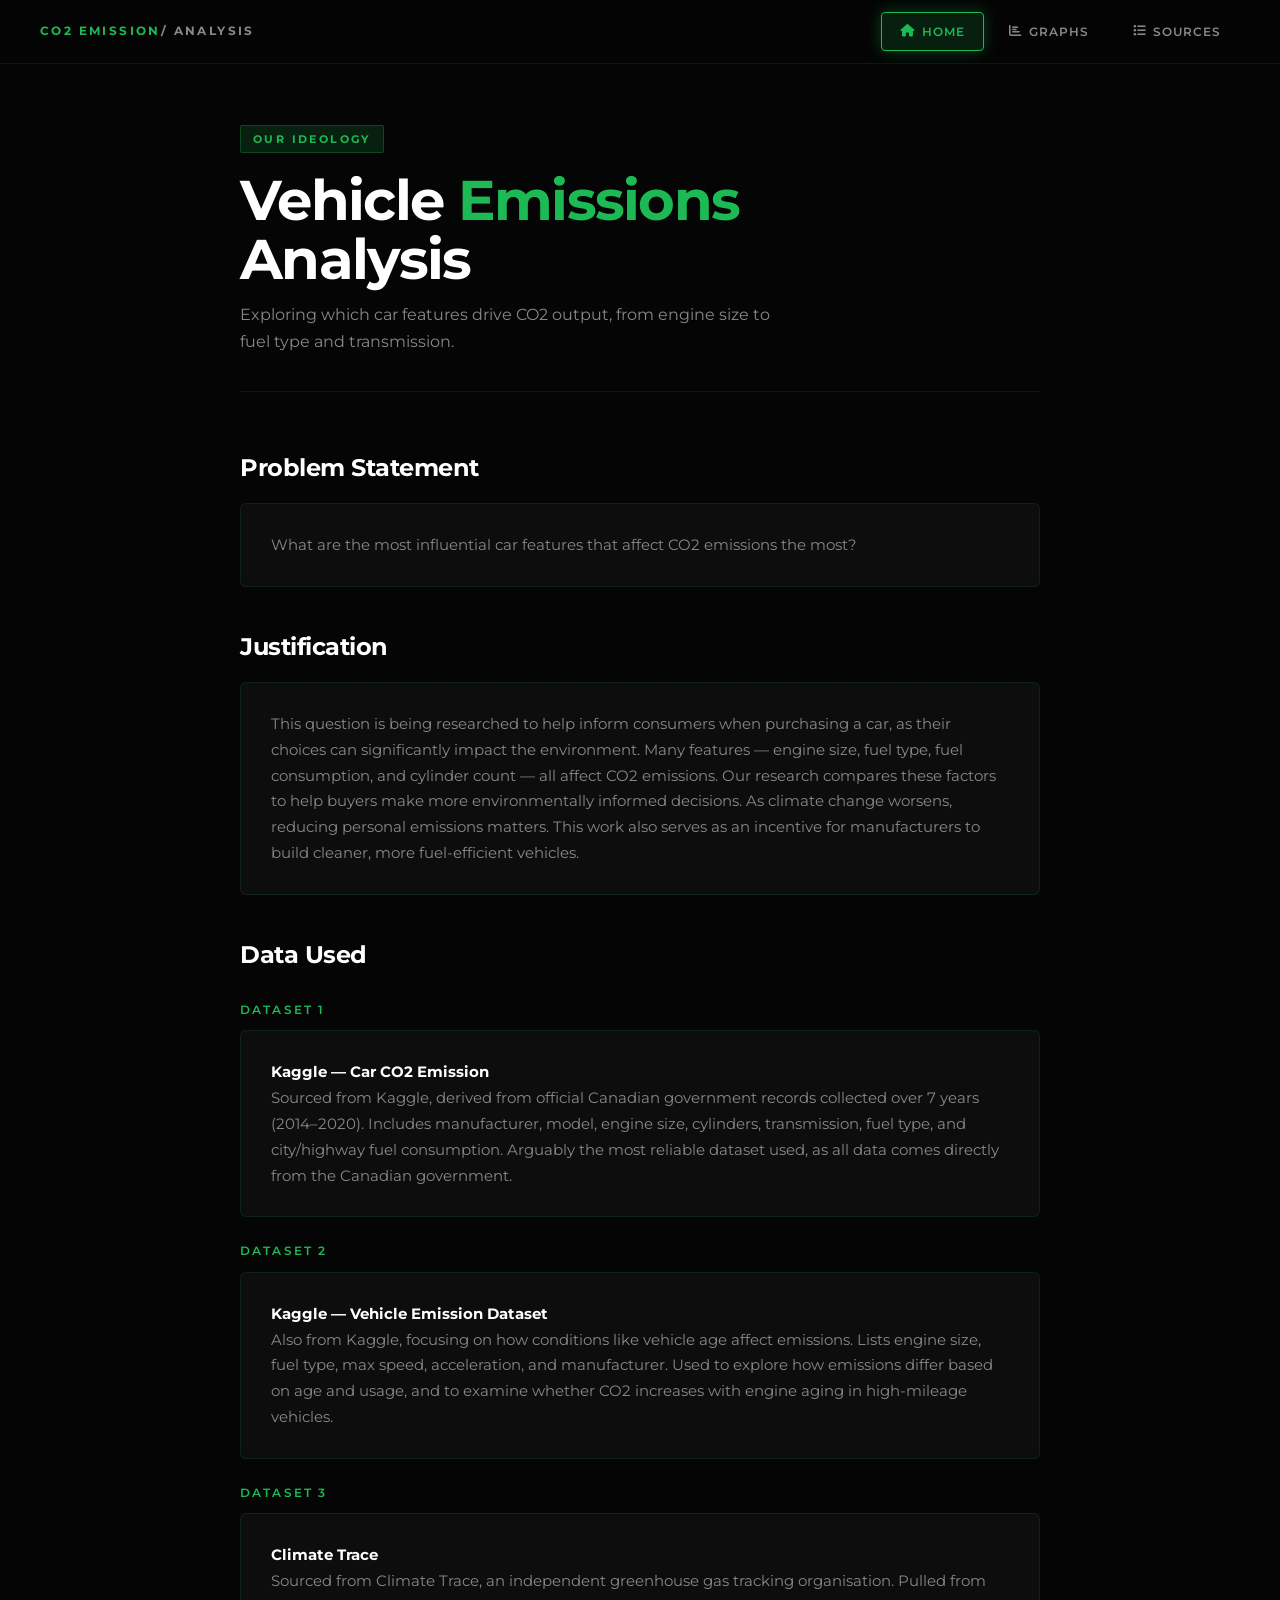
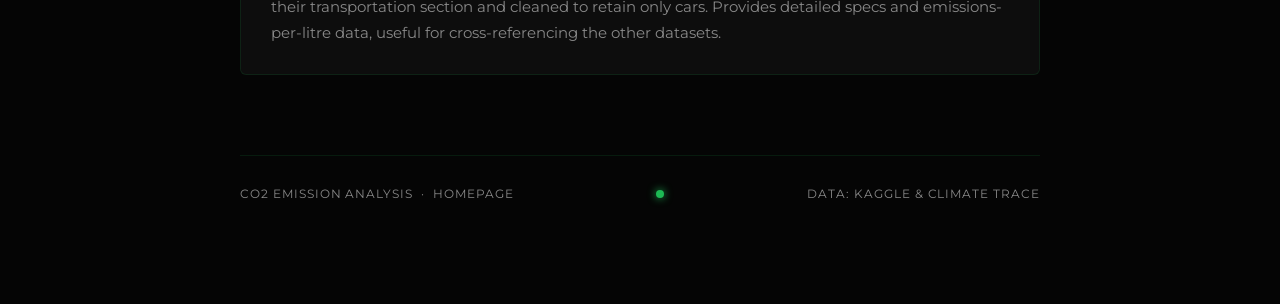
==== Web Files/index.html @ bf657ba7 "Initial commit" ====
<!DOCTYPE html>
<html lang="en">
<head>
    <meta charset="UTF-8">
    <meta name="viewport" content="width=device-width, initial-scale=1.0">
    <title>CO2 Emission Analysis — Home</title>
    <link href="https://fonts.googleapis.com/css2?family=Montserrat:wght@400;600;700&display=swap" rel="stylesheet">
    <link rel="stylesheet" href="https://cdnjs.cloudflare.com/ajax/libs/font-awesome/6.0.0/css/all.min.css">
    <link rel="stylesheet" href="style.css">
</head>
<body>

<header class="site-header">
    <div class="site-logo">CO2 Emission<span>/ Analysis</span></div>
    <nav class="nav-links">
        <a href="index.html"   class="nav-btn active"><i class="fas fa-home"></i> <span>Home</span></a>
        <a href="graphs.html"  class="nav-btn"><i class="fas fa-chart-bar"></i> <span>Graphs</span></a>
        <a href="sources.html" class="nav-btn"><i class="fas fa-list"></i> <span>Sources</span></a>
    </nav>
</header>

<div class="container">

    <div class="page-intro fade-in">
        <div class="tag">Our Ideology</div>
        <h1>Vehicle <span class="accent">Emissions</span><br>Analysis</h1>
        <p>Exploring which car features drive CO2 output, from engine size to fuel type and transmission.</p>
    </div>

    <h2 class="fade-in">Problem Statement</h2>
    <div class="card fade-in">
        <p>What are the most influential car features that affect CO2 emissions the most?</p>
    </div>

    <h2 class="fade-in">Justification</h2>
    <div class="card fade-in">
        <p>This question is being researched to help inform consumers when purchasing a car, as their choices can significantly impact the environment. Many features — engine size, fuel type, fuel consumption, and cylinder count — all affect CO2 emissions. Our research compares these factors to help buyers make more environmentally informed decisions. As climate change worsens, reducing personal emissions matters. This work also serves as an incentive for manufacturers to build cleaner, more fuel-efficient vehicles.</p>
    </div>

    <h2>Data Used</h2>

    <h3>Dataset 1</h3>
    <div class="card fade-in">
        <p><strong style="color:#fff">Kaggle — Car CO2 Emission</strong></p>
        <p>Sourced from Kaggle, derived from official Canadian government records collected over 7 years (2014–2020). Includes manufacturer, model, engine size, cylinders, transmission, fuel type, and city/highway fuel consumption. Arguably the most reliable dataset used, as all data comes directly from the Canadian government.</p>
    </div>

    <h3>Dataset 2</h3>
    <div class="card fade-in">
        <p><strong style="color:#fff">Kaggle — Vehicle Emission Dataset</strong></p>
        <p>Also from Kaggle, focusing on how conditions like vehicle age affect emissions. Lists engine size, fuel type, max speed, acceleration, and manufacturer. Used to explore how emissions differ based on age and usage, and to examine whether CO2 increases with engine aging in high-mileage vehicles.</p>
    </div>

    <h3>Dataset 3</h3>
    <div class="card fade-in">
        <p><strong style="color:#fff">Climate Trace</strong></p>
        <p>Sourced from Climate Trace, an independent greenhouse gas tracking organisation. Pulled from their transportation section and cleaned to retain only cars. Provides detailed specs and emissions-per-litre data, useful for cross-referencing the other datasets.</p>
    </div>

    <div class="footer-bar fade-in">
        <p>CO2 Emission Analysis &nbsp;·&nbsp; Homepage</p>
        <div class="footer-accent"></div>
        <p>Data: Kaggle &amp; Climate Trace</p>
    </div>

</div>

</body>
</html>
---- Web Files/style.css ----
:root {
    --bg:           #050505;               /* main page background */
    --surface:      #0d0d0d;               /* cards and panels */
    --surface2:     #141414;               /* hover state for surfaces */
    --accent:       #1DB954;               /* green — used everywhere */
    --accent-dim:   rgba(29,185,84,0.15);  /* transparent green fill */
    --accent-glow:  rgba(29,185,84,0.35);  /* green glow on shadows */
    --text:         #ffffff;               /* primary text */
    --muted:        #888888;               /* secondary / dimmed text */
    --border:       rgba(29,185,84,0.12);  /* subtle border colour */
    --border-hover: rgba(29,185,84,0.4);   /* border on hover */
    --ease:         all 0.3s cubic-bezier(0.25,0.8,0.25,1);
}


/* reset */
*, *::before, *::after {
    box-sizing: border-box;
    margin: 0;
    padding: 0;
}

body {
    font-family: 'Montserrat', sans-serif;
    background: var(--bg);
    color: var(--text);
    line-height: 1.7;
    overflow-x: hidden;
    -webkit-font-smoothing: antialiased;
}

/* faint dot-grid drawn over the whole page */
body::before {
    content: '';
    position: fixed;
    inset: 0;
    background-image:
        linear-gradient(rgba(29,185,84,0.025) 1px, transparent 1px),
        linear-gradient(90deg, rgba(29,185,84,0.025) 1px, transparent 1px);
    background-size: 44px 44px;
    pointer-events: none;  /* doesn't block clicks */
    z-index: 0;
}


/* scrollbar  */
::-webkit-scrollbar       { width: 6px; }
::-webkit-scrollbar-track { background: var(--bg); }
::-webkit-scrollbar-thumb { background: #222; border-radius: 3px; }
::-webkit-scrollbar-thumb:hover { background: var(--accent); }

/* highlighted text uses the green accent */
::selection { background: var(--accent); color: var(--bg); }


/* font and typography */
h1 {
    font-size: 3.5rem;
    font-weight: 700;
    letter-spacing: -0.03em;
    line-height: 1.05;
    color: var(--text);
    margin-bottom: 8px;
}

/* wrap any word in <span class="accent"> to make it green */
h1 .accent { color: var(--accent); }

h2 {
    font-size: 1.5rem;
    font-weight: 700;
    letter-spacing: -0.02em;
    color: var(--text);
    margin: 40px 0 14px;
}

/* small uppercase section labels */
h3 {
    font-size: 0.75rem;
    font-weight: 600;
    text-transform: uppercase;
    letter-spacing: 0.18em;
    color: var(--accent);
    margin: 24px 0 10px;
}

p   { color: var(--muted); margin-bottom: 16px; font-size: 0.95rem; }
a   { color: var(--accent); text-decoration: none; }
a:hover { text-decoration: underline; }


/* header (sticky) + nav */
.site-header {
    position: sticky;
    top: 0;
    z-index: 100;
    background: rgba(5,5,5,0.88);
    backdrop-filter: blur(12px);        /* frosted glass effect */
    border-bottom: 1px solid var(--border);
    padding: 0 40px;
    height: 64px;
    display: flex;
    align-items: center;
    justify-content: space-between;
}

/* logo text top-left */
.site-logo {
    font-size: 0.75rem;
    font-weight: 700;
    letter-spacing: 0.2em;
    text-transform: uppercase;
    color: var(--accent);
}
.site-logo span { color: var(--muted); }

.nav-links { display: flex; gap: 6px; }

.nav-btn {
    display: flex;
    align-items: center;
    gap: 7px;
    padding: 8px 18px;
    font-size: 0.78rem;
    font-weight: 600;
    text-transform: uppercase;
    letter-spacing: 0.08em;
    color: var(--muted);
    border: 1px solid transparent;
    border-radius: 4px;
    text-decoration: none;
    transition: var(--ease);
}

.nav-btn:hover {
    color: var(--text);
    background: var(--surface2);
    border-color: #333;
    text-decoration: none;
    transform: translateY(-1px);
}

/* the currently active page link */
.nav-btn.active {
    color: var(--accent);
    background: var(--accent-dim);
    border-color: var(--accent);
    box-shadow: 0 0 16px var(--accent-glow);
}

/* page containers */
/* narrow — used on index and sources */
.container {
    position: relative;
    z-index: 1;
    max-width: 860px;
    margin: 0 auto;
    padding: 60px 30px 100px;
}

/* wide — used on graphs page */
.container-wide {
    position: relative;
    z-index: 1;
    max-width: 1240px;
    margin: 0 auto;
    padding: 60px 30px 100px;
}


/* page intro (top of each pagfe) */
.page-intro {
    margin-bottom: 56px;
    padding-bottom: 36px;
    border-bottom: 1px solid var(--border);
}

/* small pill label above the h1 */
.page-intro .tag {
    display: inline-block;
    font-size: 0.68rem;
    font-weight: 700;
    letter-spacing: 0.22em;
    text-transform: uppercase;
    color: var(--accent);
    background: var(--accent-dim);
    border: 1px solid rgba(29,185,84,0.25);
    padding: 4px 12px;
    border-radius: 2px;
    margin-bottom: 18px;
}

.page-intro p {
    font-size: 1rem;
    color: var(--muted);
    max-width: 560px;
    margin: 12px 0 0;
}


/* cards */
.card {
    background: var(--surface);
    border: 1px solid var(--border);
    border-radius: 6px;
    padding: 28px 30px;
    margin-bottom: 20px;
    position: relative;
    overflow: hidden;
    transition: var(--ease);
}

/* glowing top-edge line that appears on hover */
.card::before {
    content: '';
    position: absolute;
    top: 0; left: 0; right: 0;
    height: 1px;
    background: linear-gradient(90deg, transparent, var(--accent), transparent);
    opacity: 0;
    transition: opacity 0.3s;
}

.card:hover {
    border-color: var(--border-hover);
    transform: translateY(-2px);
    box-shadow: 0 12px 40px -12px rgba(0,0,0,0.8);
}

.card:hover::before { opacity: 0.5; }
.card p { margin-bottom: 0; }


/* footer bar */
.footer-bar {
    margin-top: 80px;
    border-top: 1px solid var(--border);
    padding: 28px 0 0;
    display: flex;
    justify-content: space-between;
    align-items: center;
    gap: 12px;
}

.footer-bar p {
    font-size: 0.75rem;
    letter-spacing: 0.08em;
    text-transform: uppercase;
    color: var(--muted);
    margin: 0;
}

/* pulsing green dot in the footer */
.footer-accent {
    width: 8px; height: 8px;
    background: var(--accent);
    border-radius: 50%;
    box-shadow: 0 0 8px var(--accent);
    animation: pulse 2s infinite;
}

@keyframes pulse {
    0%, 100% { opacity: 1; }
    50%       { opacity: 0.3; }
}

/* graph page control bar */
.graph-controls {
    display: flex;
    align-items: center;
    gap: 14px;
    margin-bottom: 28px;
}

.graph-controls label {
    font-size: 0.72rem;
    font-weight: 700;
    letter-spacing: 0.15em;
    text-transform: uppercase;
    color: var(--accent);
}

select#chartSelect {
    background: var(--surface);
    color: var(--text);
    border: 1px solid var(--border-hover);
    border-radius: 4px;
    padding: 10px 16px;
    font-family: 'Montserrat', sans-serif;
    font-size: 0.82rem;
    font-weight: 600;
    cursor: pointer;
    outline: none;
    min-width: 240px;
    transition: var(--ease);
}

select#chartSelect:hover,
select#chartSelect:focus {
    border-color: var(--accent);
    box-shadow: 0 0 12px var(--accent-glow);
}

select#chartSelect option {
    background: #111;
    color: var(--text);
}

/* graphs and analysis */
/* two columns: chart on left, analysis panel on right */
.graph-layout {
    display: grid;
    grid-template-columns: 1fr 340px;
    gap: 24px;
    align-items: start;
}

/* chart container */
.chart-wrap {
    background: var(--surface);
    border: 1px solid var(--border);
    border-radius: 6px;
    overflow: hidden;
    position: relative;
    min-height: 480px;
}

/* green shimmer line at top of chart */
.chart-wrap::before {
    content: '';
    position: absolute;
    top: 0; left: 0; right: 0;
    height: 1px;
    background: linear-gradient(90deg, transparent, var(--accent), transparent);
    opacity: 0.4;
}

#plotlyChart {
    width: 100%;
    height: 480px;
}

/* right-side sticky analysis panel */
.analysis-panel {
    background: var(--surface);
    border: 1px solid var(--border);
    border-radius: 6px;
    padding: 28px 24px;
    position: sticky;
    top: 88px;   /* sticks just below the header */
}

.analysis-panel h3 { margin-top: 0; margin-bottom: 16px; }
.analysis-panel p  { font-size: 0.88rem; line-height: 1.7; }

/* stat rows inside the analysis panel */
.stat-row {
    display: flex;
    justify-content: space-between;
    align-items: center;
    padding: 10px 0;
    border-bottom: 1px solid var(--border);
    font-size: 0.8rem;
}
.stat-row:last-child { border-bottom: none; }
.stat-label { color: var(--muted); }
.stat-val   { color: var(--accent); font-weight: 700; font-size: 0.95rem; }

/* spinning loading overlay inside chart-wrap */
.loading-state {
    display: flex;
    align-items: center;
    justify-content: center;
    height: 480px;
    flex-direction: column;
    gap: 16px;
    color: var(--muted);
    font-size: 0.8rem;
    letter-spacing: 0.1em;
    text-transform: uppercase;
}

.spinner {
    width: 32px; height: 32px;
    border: 2px solid var(--border);
    border-top-color: var(--accent);
    border-radius: 50%;
    animation: spin 0.8s linear infinite;
}

@keyframes spin { to { transform: rotate(360deg); } }


/* sources page reference list */
.ref-list { list-style: none; padding: 0; }

.ref-list li {
    padding: 20px 0 20px 24px;
    position: relative;
    border-bottom: 1px solid var(--border);
    font-size: 0.88rem;
    color: var(--muted);
    line-height: 1.65;
    transition: var(--ease);
}

.ref-list li:hover     { color: var(--text); }
.ref-list li:last-child { border-bottom: none; }

/* green arrow bullet */
.ref-list li::before {
    content: '▸';
    position: absolute;
    left: 0;
    color: var(--accent);
    font-size: 0.8rem;
}

.ref-list strong { color: var(--text); }

.ref-list a {
    color: var(--accent);
    font-size: 0.78rem;
    display: inline-block;
    margin-top: 5px;
    opacity: 0.8;
    transition: opacity 0.2s;
}
.ref-list a:hover { opacity: 1; text-decoration: none; }


/* fade in animation which is applied to every page that loads in */
.fade-in {
    animation: fadeUp 0.5s ease forwards;
    opacity: 0;
}

@keyframes fadeUp {
    from { opacity: 0; transform: translateY(14px); }
    to   { opacity: 1; transform: translateY(0); }
}

/* stagger each child slightly later */
.fade-in:nth-child(1) { animation-delay: 0.05s; }
.fade-in:nth-child(2) { animation-delay: 0.12s; }
.fade-in:nth-child(3) { animation-delay: 0.19s; }
.fade-in:nth-child(4) { animation-delay: 0.26s; }
.fade-in:nth-child(5) { animation-delay: 0.33s; }
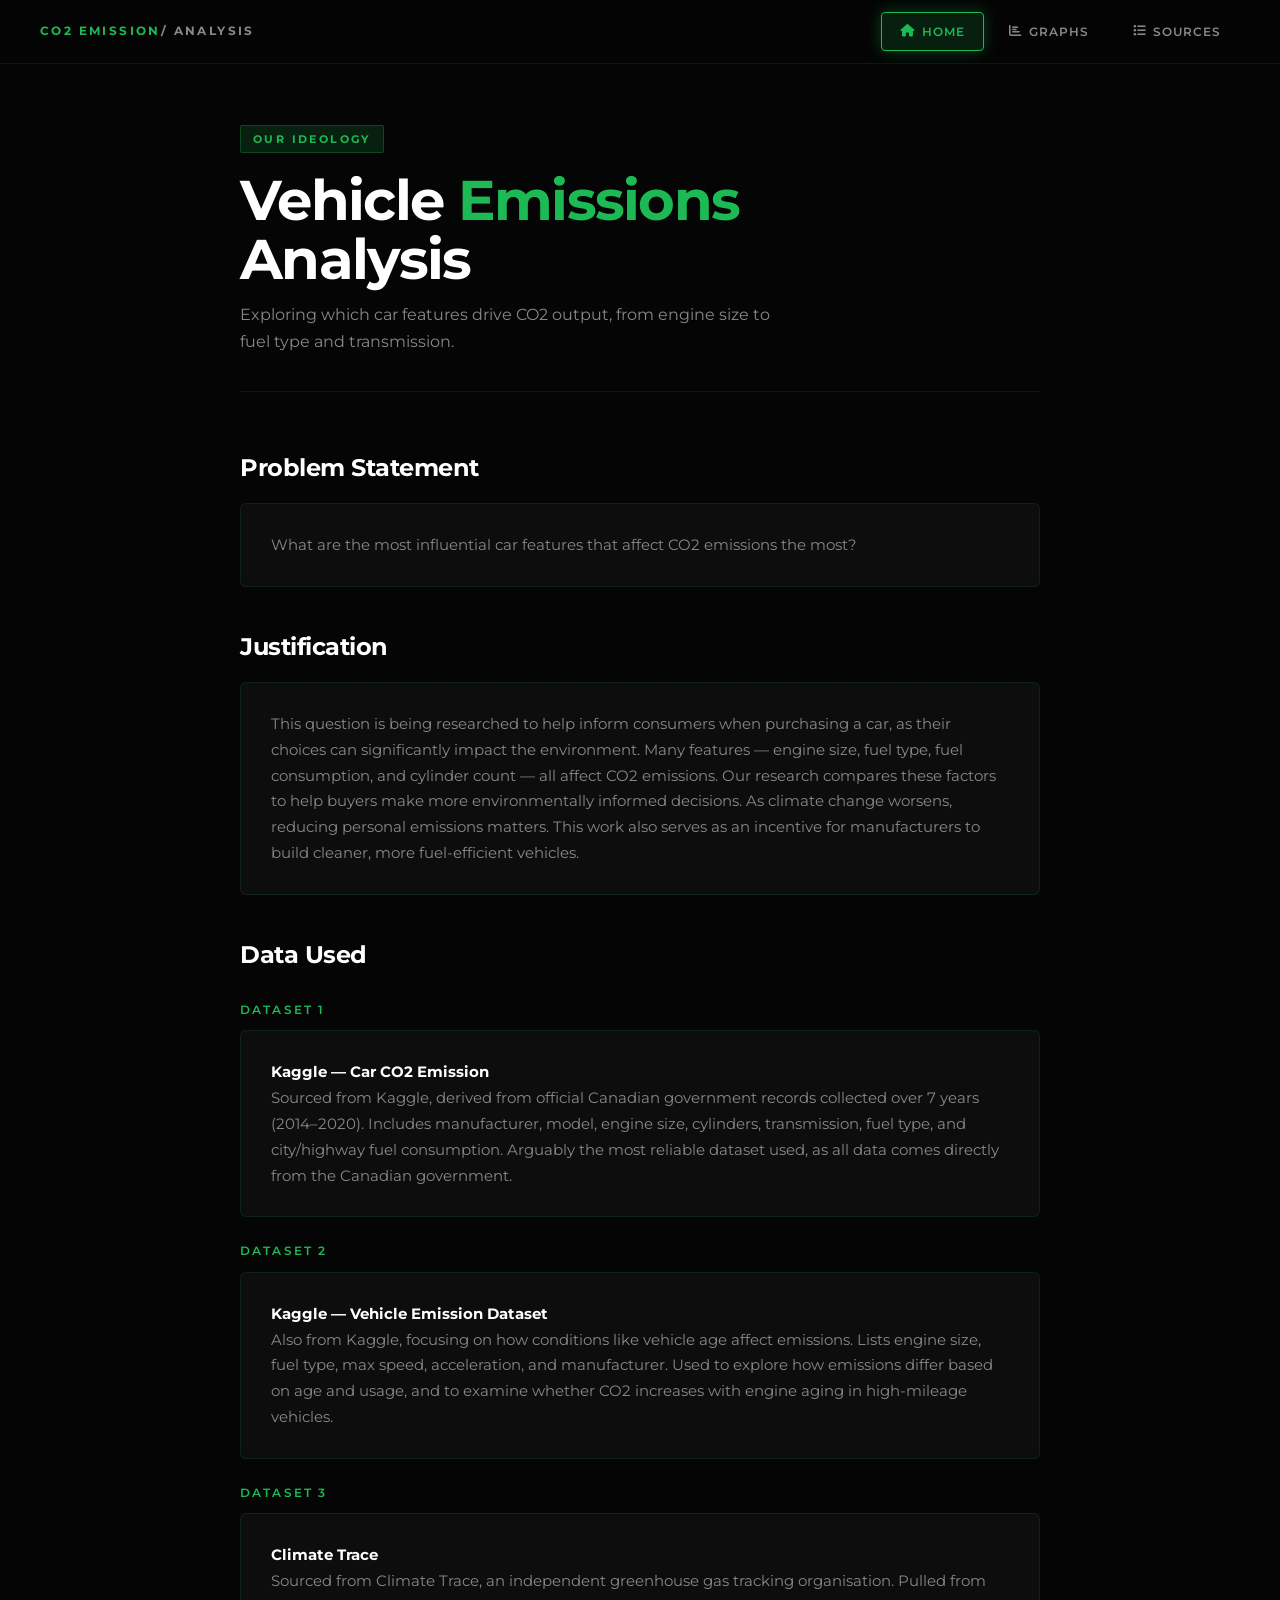
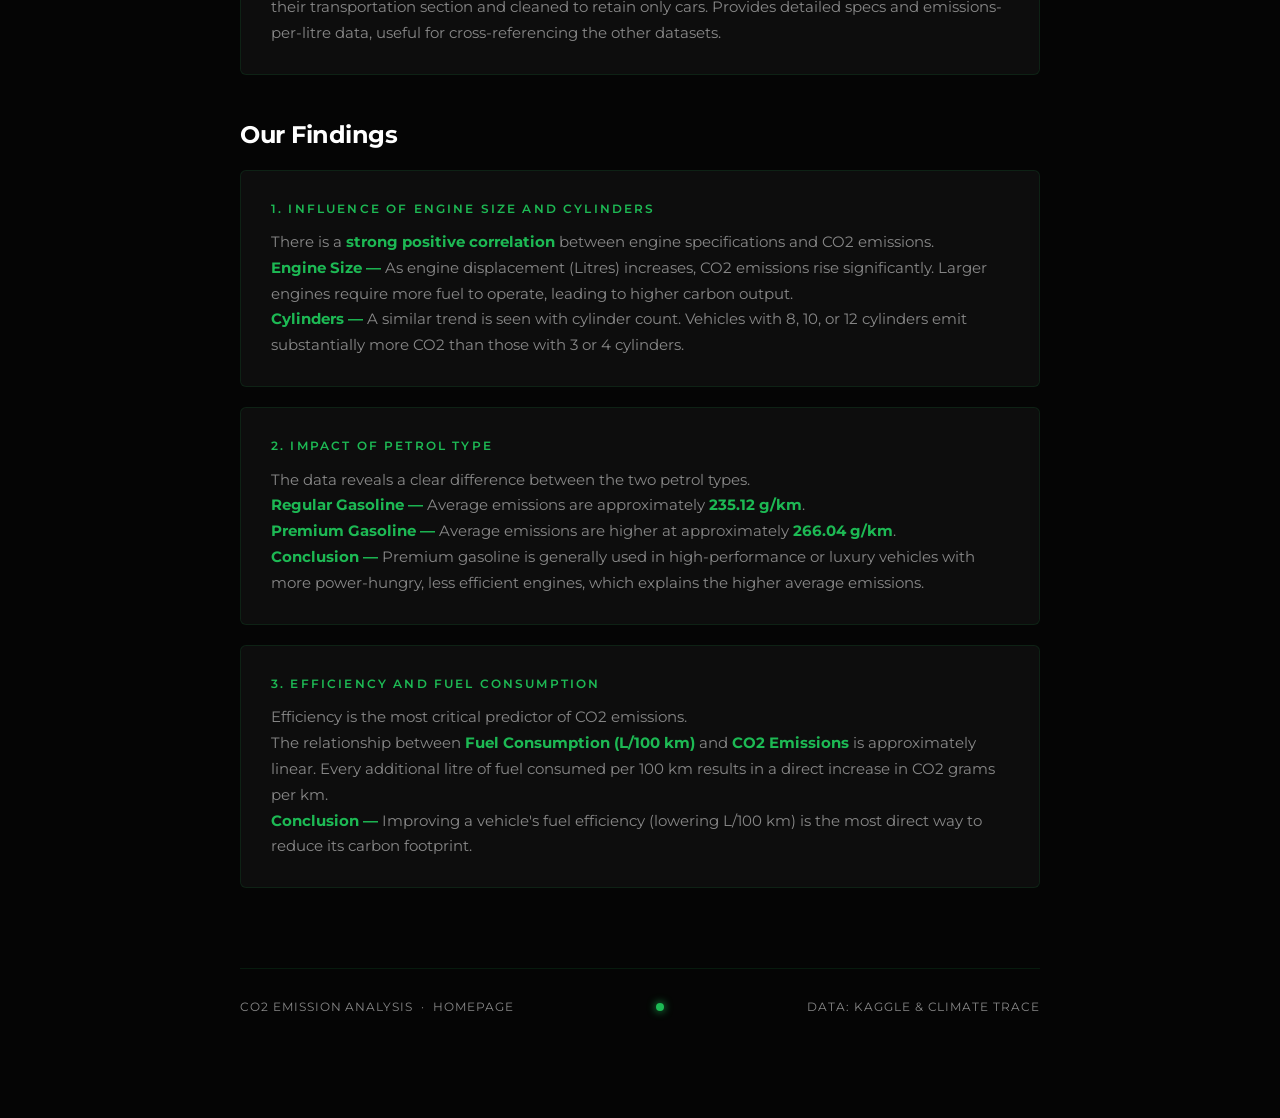
==== commit 2a9072a9: "Update index.html" ====
--- a/Web Files/index.html
+++ b/Web Files/index.html
@@ -57,6 +57,30 @@
         <p>Sourced from Climate Trace, an independent greenhouse gas tracking organisation. Pulled from their transportation section and cleaned to retain only cars. Provides detailed specs and emissions-per-litre data, useful for cross-referencing the other datasets.</p>
     </div>
 
+    <h2>Our Findings</h2>
+
+    <div class="card fade-in">
+        <h3 style="margin-top:0">1. Influence of Engine Size and Cylinders</h3>
+        <p>There is a <span style="color:var(--accent);font-weight:700">strong positive correlation</span> between engine specifications and CO2 emissions.</p>
+        <p><span style="color:var(--accent);font-weight:700">Engine Size —</span> As engine displacement (Litres) increases, CO2 emissions rise significantly. Larger engines require more fuel to operate, leading to higher carbon output.</p>
+        <p style="margin-bottom:0"><span style="color:var(--accent);font-weight:700">Cylinders —</span> A similar trend is seen with cylinder count. Vehicles with 8, 10, or 12 cylinders emit substantially more CO2 than those with 3 or 4 cylinders.</p>
+    </div>
+
+    <div class="card fade-in">
+        <h3 style="margin-top:0">2. Impact of Petrol Type</h3>
+        <p>The data reveals a clear difference between the two petrol types.</p>
+        <p><span style="color:var(--accent);font-weight:700">Regular Gasoline —</span> Average emissions are approximately <span style="color:var(--accent);font-weight:700">235.12 g/km</span>.</p>
+        <p><span style="color:var(--accent);font-weight:700">Premium Gasoline —</span> Average emissions are higher at approximately <span style="color:var(--accent);font-weight:700">266.04 g/km</span>.</p>
+        <p style="margin-bottom:0"><span style="color:var(--accent);font-weight:700">Conclusion —</span> Premium gasoline is generally used in high-performance or luxury vehicles with more power-hungry, less efficient engines, which explains the higher average emissions.</p>
+    </div>
+
+    <div class="card fade-in">
+        <h3 style="margin-top:0">3. Efficiency and Fuel Consumption</h3>
+        <p>Efficiency is the most critical predictor of CO2 emissions.</p>
+        <p>The relationship between <span style="color:var(--accent);font-weight:700">Fuel Consumption (L/100 km)</span> and <span style="color:var(--accent);font-weight:700">CO2 Emissions</span> is approximately linear. Every additional litre of fuel consumed per 100 km results in a direct increase in CO2 grams per km.</p>
+        <p style="margin-bottom:0"><span style="color:var(--accent);font-weight:700">Conclusion —</span> Improving a vehicle's fuel efficiency (lowering L/100 km) is the most direct way to reduce its carbon footprint.</p>
+    </div>
+
     <div class="footer-bar fade-in">
         <p>CO2 Emission Analysis &nbsp;·&nbsp; Homepage</p>
         <div class="footer-accent"></div>
@@ -66,4 +90,4 @@
 </div>
 
 </body>
-</html>+</html>
